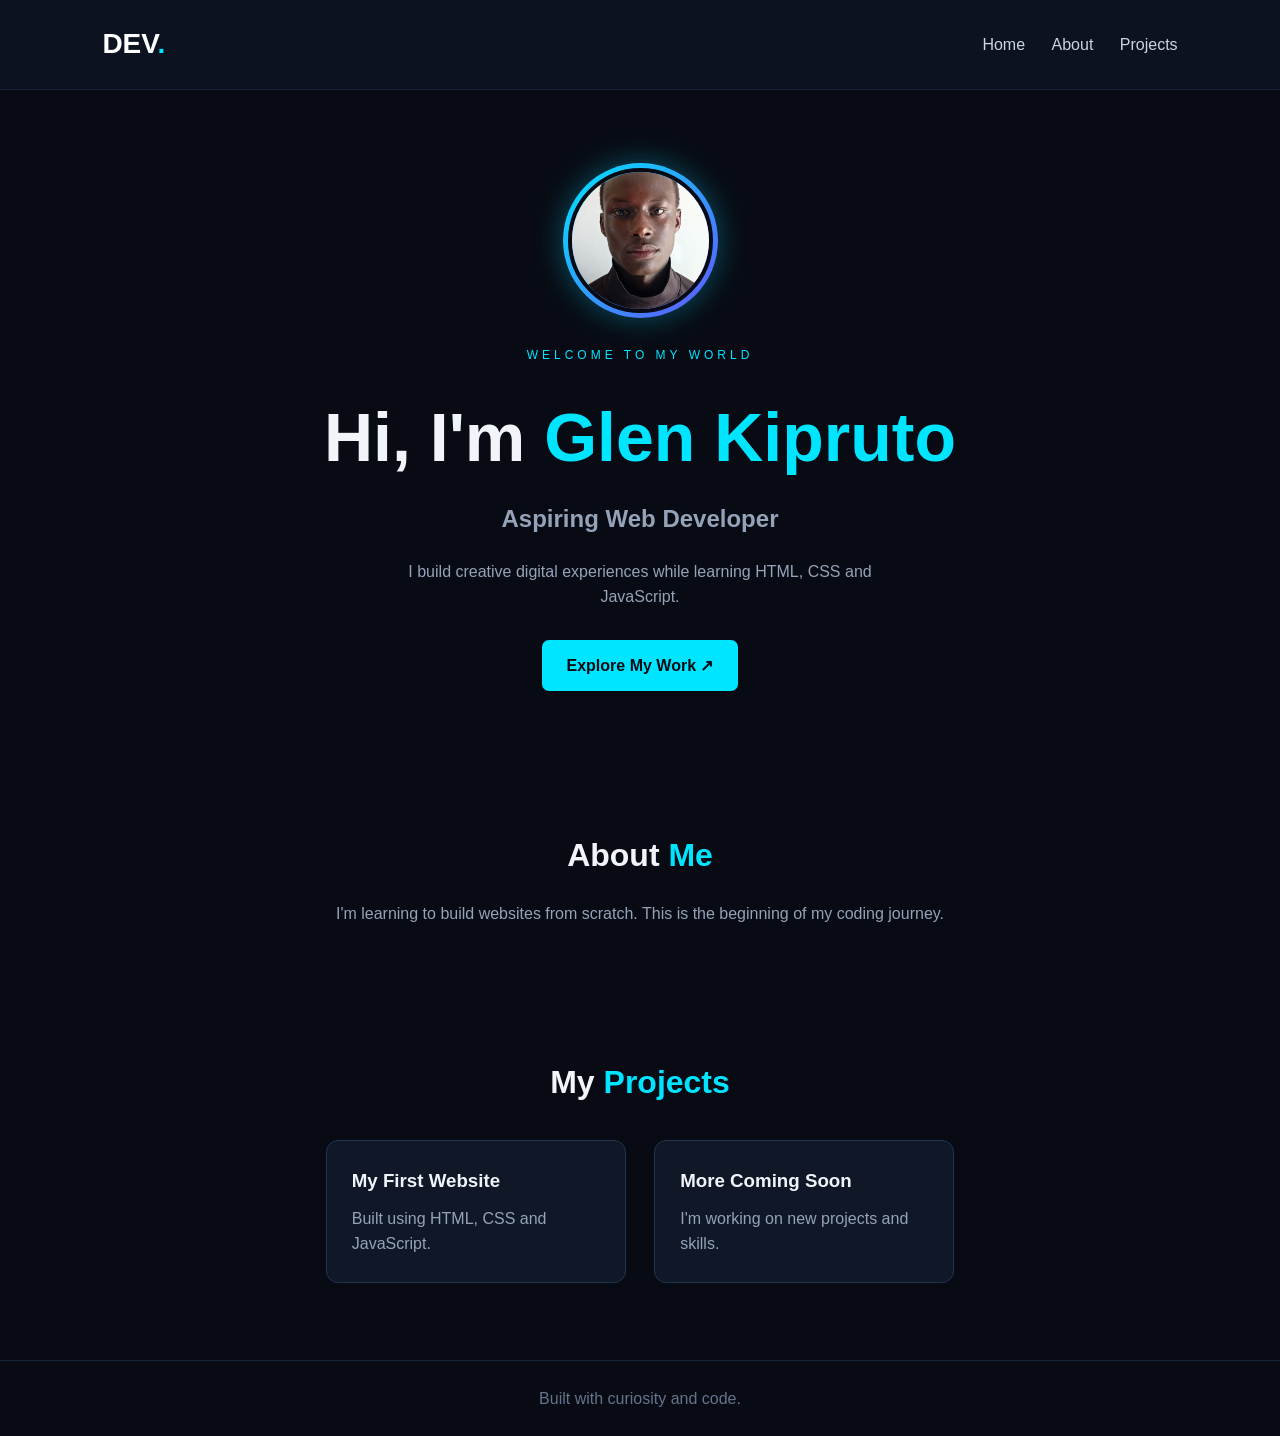
==== index.html @ 30c31861 "Add files via upload" ====
<!DOCTYPE html>
<html lang="en">

<head>
    <meta charset="UTF-8">
    <meta name="viewport" content="width=device-width, initial-scale=1.0">
    <title>My Developer Portfolio</title>
    <link rel="stylesheet" href="style.css">
</head>

<body>


    <nav class="navbar">
        <h2 class="logo">DEV<span>.</span></h2>

        <button class="menu-toggle" id="menu-toggle" aria-label="Open navigation menu" aria-expanded="false"
            aria-controls="nav-links">
            ☰
        </button>

        <div class="nav-links" id="nav-links">
            <a href="#home">Home</a>
            <a href="#about">About</a>
            <a href="#projects">Projects</a>
        </div>
    </nav>



    <section id="home" class="hero">
        <div class="profile-glow">
            <img src="profile.jpg" alt="My profile photo" class="profile-photo">
        </div>

        <p class="tag">WELCOME TO MY WORLD</p>

        <h1>Hi, I'm <span>Glen Kipruto</span></h1>

        <h2>Aspiring Web Developer</h2>

        <p class="intro">
            I build creative digital experiences while learning
            HTML, CSS and JavaScript.
        </p>

        <a href="#projects" class="btn">Explore My Work ↗</a>
    </section>


    <section id="about" class="section">
        <h2>About <span>Me</span></h2>
        <p>
            I'm learning to build websites from scratch.
            This is the beginning of my coding journey.
        </p>
    </section>

    <section id="projects" class="section">
        <h2>My <span>Projects</span></h2>
        <div class="project-card">
            <h3>My First Website</h3>
            <p>Built using HTML, CSS and JavaScript.</p>
        </div>
        <div class="project-card">
            <h3>More Coming Soon</h3>
            <p>I'm working on new projects and skills.</p>
        </div>
    </section>

    <footer>
        <p>Built with curiosity and code.</p>
    </footer>

    <script src="script.js"></script>
</body>

</html>
---- style.css ----
* {
    margin: 0;
    padding: 0;
    box-sizing: border-box;
}

html {
    scroll-behavior: smooth;
}

body {
    background: #080b14;
    color: #f1f5f9;
    font-family: Arial, sans-serif;
    line-height: 1.6;
}

span {
    color: #00e5ff;
}

.navbar {
    display: flex;
    justify-content: space-between;
    align-items: center;
    padding: 22px 8%;
    background: #0c1220;
    border-bottom: 1px solid #17253b;
}

.logo {
    font-size: 28px;
    color: white;
}

.nav-links a {
    color: #cbd5e1;
    text-decoration: none;
    margin-left: 22px;
}

.nav-links a:hover {
    color: #00e5ff;
}

.hero {
    min-height: 75vh;
    display: flex;
    flex-direction: column;
    justify-content: center;
    align-items: center;
    text-align: center;
    padding: 60px 20px;
}

.tag {
    color: #00e5ff;
    letter-spacing: 4px;
    font-size: 12px;
    margin-bottom: 18px;
}

.hero h1 {
    font-size: clamp(38px, 7vw, 68px);
    margin-bottom: 8px;
}

.hero h2 {
    color: #94a3b8;
    font-size: 24px;
}

.intro {
    max-width: 520px;
    margin: 20px 0 30px;
    color: #94a3b8;
}

.btn {
    padding: 13px 25px;
    background: #00e5ff;
    color: #080b14;
    text-decoration: none;
    border-radius: 7px;
    font-weight: bold;
    transition: 0.3s;
}

.btn:hover {
    box-shadow: 0 0 25px #00e5ff80;
    transform: translateY(-3px);
}

.section {
    padding: 65px 8%;
    text-align: center;
}

.section h2 {
    font-size: 32px;
    margin-bottom: 20px;
}

.section>p {
    color: #94a3b8;
}

.project-card {
    display: inline-block;
    vertical-align: top;
    text-align: left;
    background: #101827;
    border: 1px solid #1e3550;
    border-radius: 12px;
    padding: 25px;
    margin: 12px;
    width: min(100%, 300px);
    transition: 0.3s;
}

.project-card:hover {
    border-color: #00e5ff;
    transform: translateY(-5px);
}

.project-card p {
    color: #94a3b8;
    margin-top: 10px;
}

footer {
    text-align: center;
    padding: 25px;
    color: #64748b;
    border-top: 1px solid #17253b;
}

/* Profile photo */
.profile-glow {
    width: 155px;
    height: 155px;
    padding: 5px;
    border-radius: 50%;
    margin-bottom: 28px;
    background: linear-gradient(135deg, #00e5ff, #6155ff);
    box-shadow: 0 0 30px #00e5ff55;
    animation: float 3s ease-in-out infinite;
}

.profile-photo {
    width: 100%;
    height: 100%;
    border-radius: 50%;
    object-fit: cover;
    border: 4px solid #080b14;
}

/* Entrance animation */
.hero>* {
    animation: appear 0.8s ease both;
}

.hero>*:nth-child(2) {
    animation-delay: 0.15s;
}

.hero>*:nth-child(3) {
    animation-delay: 0.3s;
}

.hero>*:nth-child(4) {
    animation-delay: 0.45s;
}

.hero>*:nth-child(5) {
    animation-delay: 0.6s;
}

@keyframes appear {
    from {
        opacity: 0;
        transform: translateY(20px);
    }

    to {
        opacity: 1;
        transform: translateY(0);
    }
}

@keyframes float {

    0%,
    100% {
        transform: translateY(0);
    }

    50% {
        transform: translateY(-8px);
    }
}

/* Respect reduced-motion preferences */
@media (prefers-reduced-motion: reduce) {

    *,
    *::before,
    *::after {
        animation: none !important;
        scroll-behavior: auto !important;
    }
}

/* Mobile menu button */
.menu-toggle {
    display: none;
    background: transparent;
    color: #00e5ff;
    border: 1px solid #00e5ff;
    border-radius: 6px;
    padding: 5px 12px;
    font-size: 25px;
    cursor: pointer;
}

/* Phone and small tablet layout */
@media (max-width: 600px) {
    .navbar {
        position: relative;
        flex-wrap: wrap;
    }

    .menu-toggle {
        display: block;
    }

    .nav-links {
        display: none;
        flex-direction: column;
        gap: 18px;
        width: 100%;
        padding-top: 20px;
    }

    .nav-links a {
        margin-left: 0;
    }

    .nav-links.open {
        display: flex;
    }
}
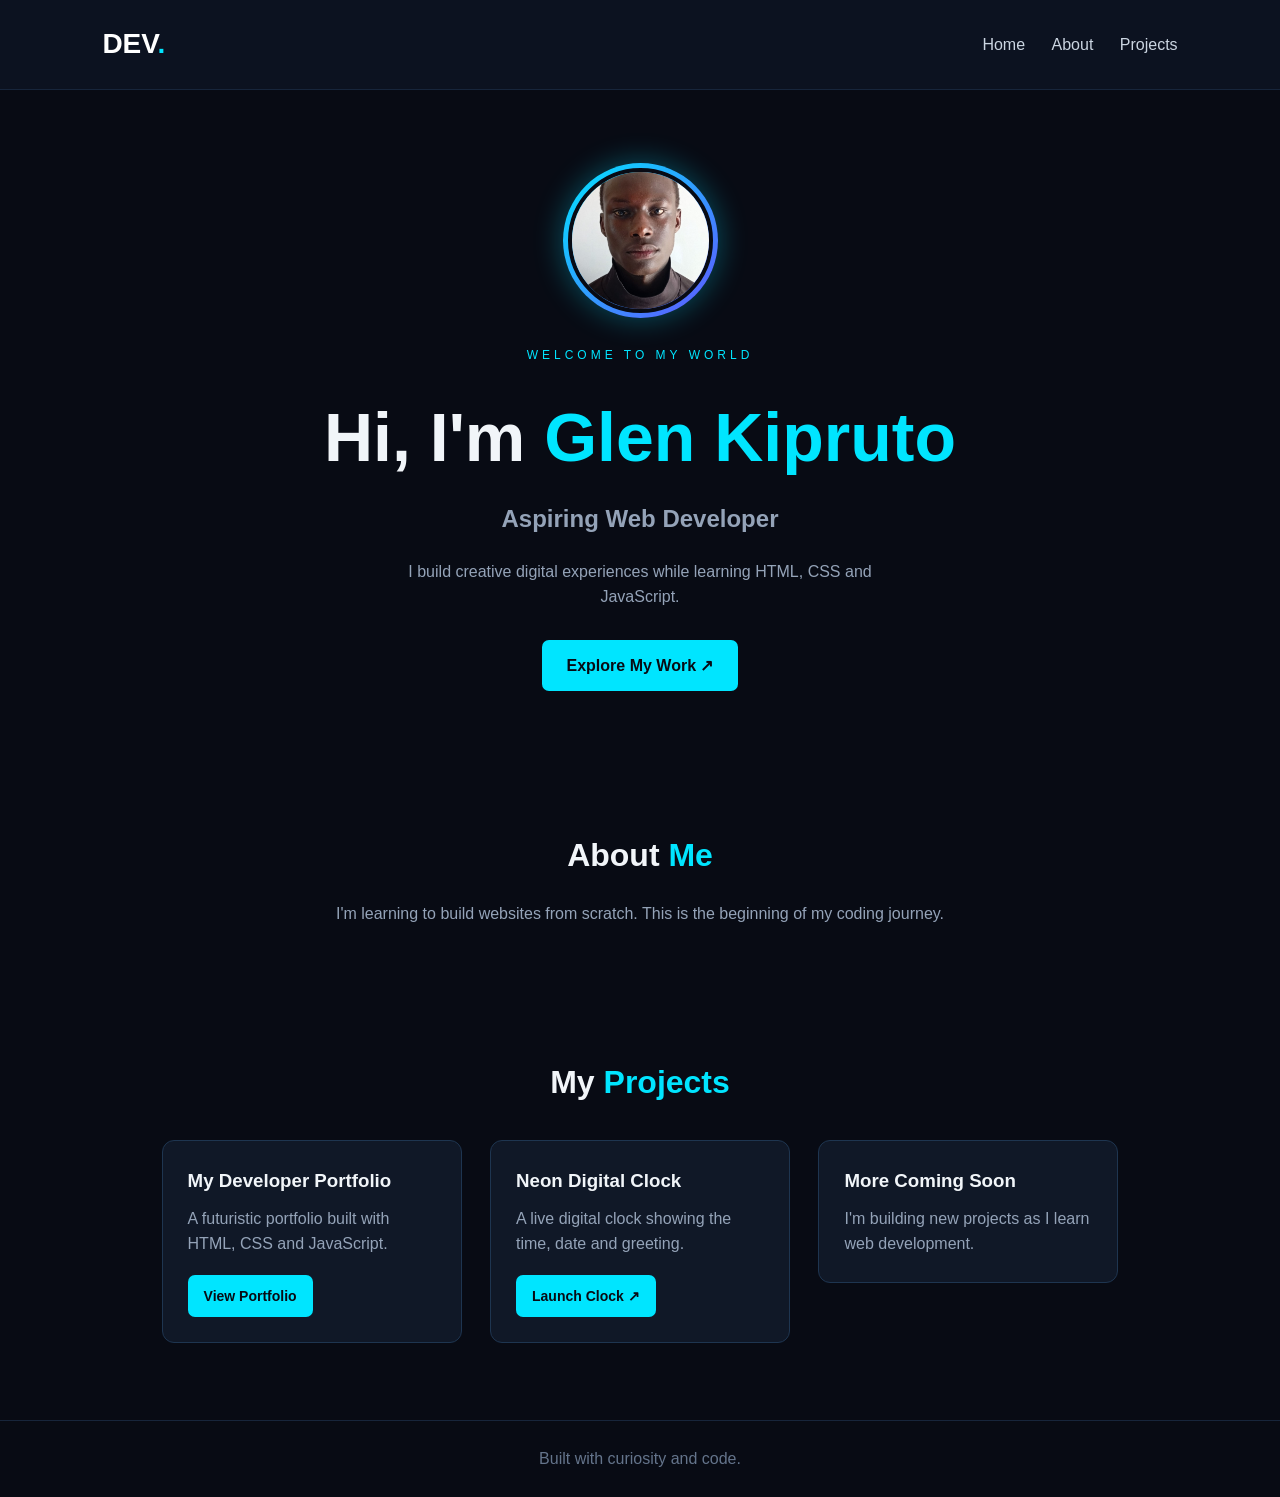
==== commit 125e1f99: "Add files via upload" ====
--- a/index.html
+++ b/index.html
@@ -56,15 +56,25 @@
         </p>
     </section>
 
+
     <section id="projects" class="section">
         <h2>My <span>Projects</span></h2>
+
         <div class="project-card">
-            <h3>My First Website</h3>
-            <p>Built using HTML, CSS and JavaScript.</p>
+            <h3>My Developer Portfolio</h3>
+            <p>A futuristic portfolio built with HTML, CSS and JavaScript.</p>
+            <a class="btn project-btn" href="#home">View Portfolio</a>
         </div>
+
+        <div class="project-card">
+            <h3>Neon Digital Clock</h3>
+            <p>A live digital clock showing the time, date and greeting.</p>
+            <a class="btn project-btn" href="clock.html">Launch Clock ↗</a>
+        </div>
+
         <div class="project-card">
             <h3>More Coming Soon</h3>
-            <p>I'm working on new projects and skills.</p>
+            <p>I'm building new projects as I learn web development.</p>
         </div>
     </section>
 
--- a/style.css
+++ b/style.css
@@ -249,4 +249,19 @@
     .nav-links.open {
         display: flex;
     }
+}
+
+.project-btn {
+    display: inline-block;
+    margin-top: 18px;
+    font-size: 14px;
+    padding: 10px 16px;
+}
+
+.project-card .project-btn {
+    color: #080b14;
+}
+
+.project-card .project-btn:hover {
+    color: #080b14;
 }
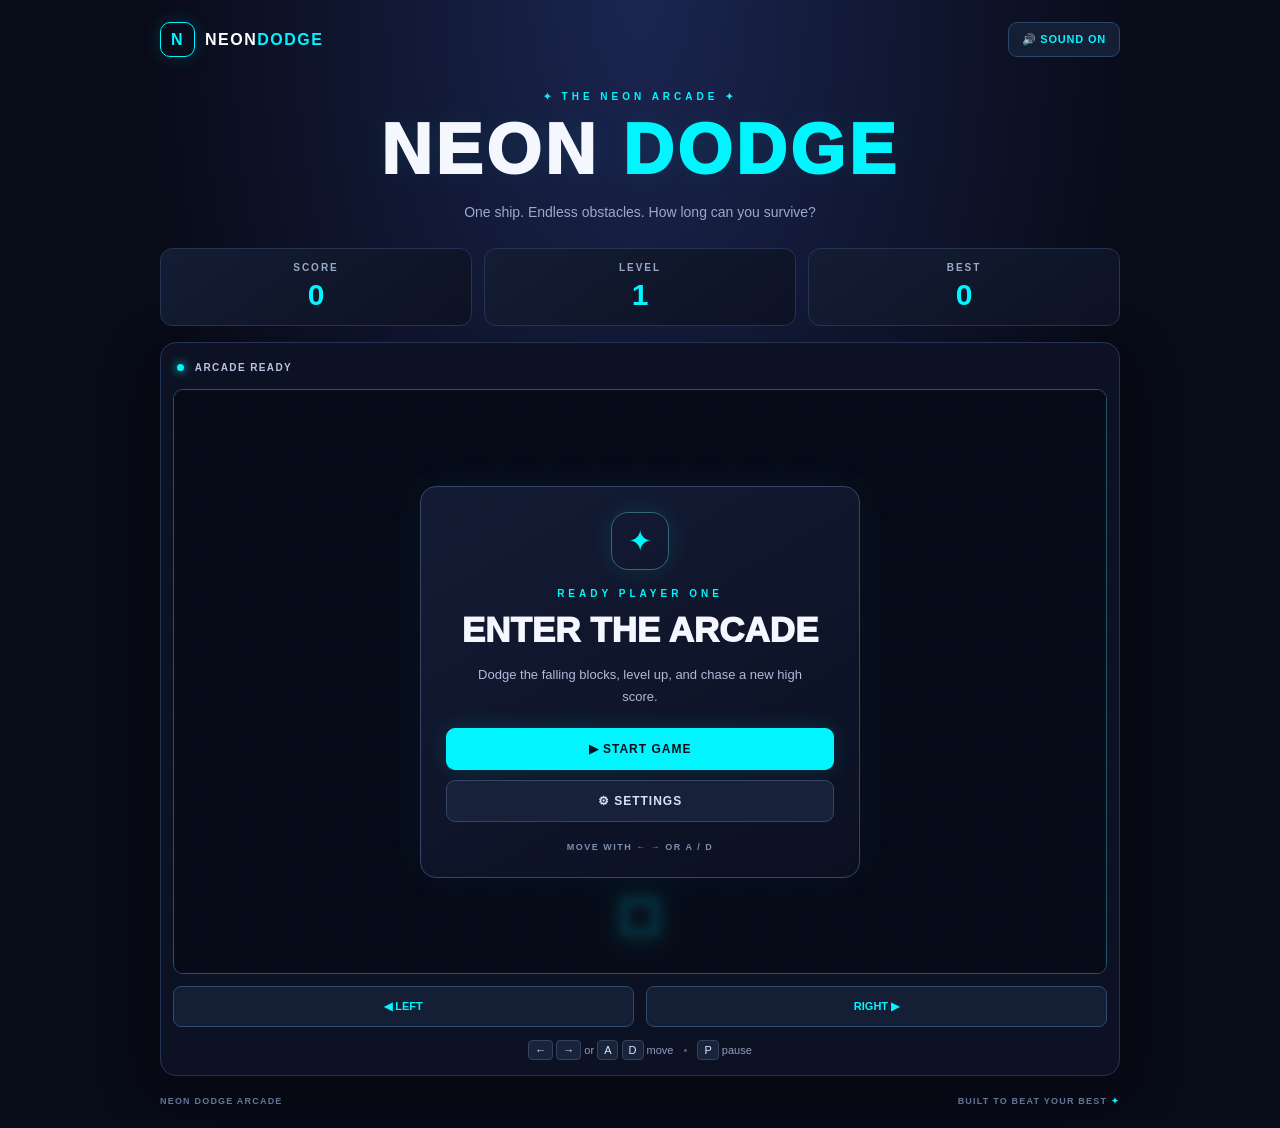
==== commit e8a0adfe: "Add files via upload" ====
--- a/index.html
+++ b/index.html
@@ -4,85 +4,123 @@
 <head>
     <meta charset="UTF-8">
     <meta name="viewport" content="width=device-width, initial-scale=1.0">
-    <title>My Developer Portfolio</title>
+    <meta name="theme-color" content="#080b18">
+    <title>Neon Dodge | Arcade</title>
     <link rel="stylesheet" href="style.css">
+    <script src="script.js" defer></script>
 </head>
 
 <body>
+    <main class="arcade">
+        <header class="topbar">
+            <a class="brand" href="#" aria-label="Neon Dodge home">
+                <span class="brand-icon">N</span>
+                <span>NEON<span class="cyan">DODGE</span></span>
+            </a>
+            <button id="sound-toggle" class="sound-toggle" type="button">
+                🔊 SOUND ON
+            </button>
+        </header>
 
+        <section class="hero">
+            <p class="eyebrow">✦ THE NEON ARCADE ✦</p>
+            <h1>NEON <span>DODGE</span></h1>
+            <p class="subtitle">One ship. Endless obstacles. How long can you survive?</p>
+        </section>
 
-    <nav class="navbar">
-        <h2 class="logo">DEV<span>.</span></h2>
+        <section class="scoreboard" aria-label="Game statistics">
+            <div class="score-box">
+                <span>SCORE</span>
+                <strong id="score">0</strong>
+            </div>
+            <div class="score-box">
+                <span>LEVEL</span>
+                <strong id="level">1</strong>
+            </div>
+            <div class="score-box">
+                <span>BEST</span>
+                <strong id="best-score">0</strong>
+            </div>
+        </section>
 
-        <button class="menu-toggle" id="menu-toggle" aria-label="Open navigation menu" aria-expanded="false"
-            aria-controls="nav-links">
-            ☰
-        </button>
+        <section class="game-panel">
+            <div class="game-topline">
+                <span id="game-status"><span class="status-dot"></span> ARCADE READY</span>
+                <button id="pause-button" class="small-button" type="button" hidden>
+                    Ⅱ PAUSE
+                </button>
+            </div>
 
-        <div class="nav-links" id="nav-links">
-            <a href="#home">Home</a>
-            <a href="#about">About</a>
-            <a href="#projects">Projects</a>
-        </div>
-    </nav>
+            <div class="canvas-wrap">
+                <canvas id="game" width="800" height="500" aria-label="Neon Dodge game area"></canvas>
 
+                <div class="overlay" id="overlay">
+                    <div class="menu-card">
+                        <div class="menu-symbol" id="menu-symbol">✦</div>
+                        <p class="eyebrow" id="overlay-eyebrow">READY PLAYER ONE</p>
+                        <h2 id="overlay-title">ENTER THE <span>ARCADE</span></h2>
+                        <p id="overlay-message">
+                            Dodge the falling blocks, level up, and chase a new high score.
+                        </p>
 
+                        <div class="menu-actions">
+                            <button id="start-button" class="primary-button" type="button">
+                                ▶ START GAME
+                            </button>
+                            <button id="settings-button" class="secondary-button" type="button">
+                                ⚙ SETTINGS
+                            </button>
+                        </div>
 
-    <section id="home" class="hero">
-        <div class="profile-glow">
-            <img src="profile.jpg" alt="My profile photo" class="profile-photo">
-        </div>
+                        <div id="settings-panel" class="settings-panel" hidden>
+                            <div class="setting-row">
+                                <div>
+                                    <strong>Sound effects</strong>
+                                    <small>Level-ups and game events</small>
+                                </div>
+                                <label class="switch">
+                                    <input id="sfx-setting" type="checkbox" checked>
+                                    <span class="switch-track"></span>
+                                </label>
+                            </div>
+                            <div class="setting-row">
+                                <div>
+                                    <strong>Arcade ambience</strong>
+                                    <small>Soft synthesized background tones</small>
+                                </div>
+                                <label class="switch">
+                                    <input id="music-setting" type="checkbox">
+                                    <span class="switch-track"></span>
+                                </label>
+                            </div>
+                            <button id="settings-back" class="secondary-button" type="button">
+                                ← BACK
+                            </button>
+                        </div>
 
-        <p class="tag">WELCOME TO MY WORLD</p>
+                        <p class="menu-hint" id="menu-hint">
+                            MOVE WITH ← → OR A / D
+                        </p>
+                    </div>
+                </div>
+            </div>
 
-        <h1>Hi, I'm <span>Glen Kipruto</span></h1>
+            <div class="touch-controls">
+                <button id="left-button" type="button" aria-label="Move left">◀ LEFT</button>
+                <button id="right-button" type="button" aria-label="Move right">RIGHT ▶</button>
+            </div>
 
-        <h2>Aspiring Web Developer</h2>
+            <p class="instructions">
+                <kbd>←</kbd> <kbd>→</kbd> or <kbd>A</kbd> <kbd>D</kbd> move
+                <span>•</span> <kbd>P</kbd> pause
+            </p>
+        </section>
 
-        <p class="intro">
-            I build creative digital experiences while learning
-            HTML, CSS and JavaScript.
-        </p>
-
-        <a href="#projects" class="btn">Explore My Work ↗</a>
-    </section>
-
-
-    <section id="about" class="section">
-        <h2>About <span>Me</span></h2>
-        <p>
-            I'm learning to build websites from scratch.
-            This is the beginning of my coding journey.
-        </p>
-    </section>
-
-
-    <section id="projects" class="section">
-        <h2>My <span>Projects</span></h2>
-
-        <div class="project-card">
-            <h3>My Developer Portfolio</h3>
-            <p>A futuristic portfolio built with HTML, CSS and JavaScript.</p>
-            <a class="btn project-btn" href="#home">View Portfolio</a>
-        </div>
-
-        <div class="project-card">
-            <h3>Neon Digital Clock</h3>
-            <p>A live digital clock showing the time, date and greeting.</p>
-            <a class="btn project-btn" href="clock.html">Launch Clock ↗</a>
-        </div>
-
-        <div class="project-card">
-            <h3>More Coming Soon</h3>
-            <p>I'm building new projects as I learn web development.</p>
-        </div>
-    </section>
-
-    <footer>
-        <p>Built with curiosity and code.</p>
-    </footer>
-
-    <script src="script.js"></script>
+        <footer>
+            <span>NEON DODGE ARCADE</span>
+            <span>BUILT TO BEAT YOUR BEST <span class="cyan">✦</span></span>
+        </footer>
+    </main>
 </body>
 
 </html>
--- a/style.css
+++ b/style.css
@@ -1,267 +1,485 @@
 * {
+    box-sizing: border-box;
+}
+
+:root {
+    color-scheme: dark;
+    --bg: #080b18;
+    --panel: #10162a;
+    --cyan: #00f5ff;
+    --purple: #a855f7;
+    --muted: #9ba9c9;
+    --line: #253251;
+}
+
+body {
     margin: 0;
-    padding: 0;
-    box-sizing: border-box;
-}
-
-html {
-    scroll-behavior: smooth;
-}
-
-body {
-    background: #080b14;
-    color: #f1f5f9;
-    font-family: Arial, sans-serif;
+    min-height: 100vh;
+    padding: 22px 14px;
+    background:
+        radial-gradient(ellipse at 50% 0%, #1b2550 0%, transparent 55%),
+        var(--bg);
+    color: #f5f7ff;
+    font-family: "Segoe UI", Arial, sans-serif;
+}
+
+button {
+    font: inherit;
+    cursor: pointer;
+    transition: transform .16s, box-shadow .16s, border-color .16s;
+}
+
+button:hover {
+    transform: translateY(-2px);
+}
+
+button:focus-visible,
+a:focus-visible,
+input:focus-visible {
+    outline: 2px solid var(--cyan);
+    outline-offset: 4px;
+}
+
+.overlay.hidden {
+    display: none !important;
+}
+
+.arcade {
+    width: min(960px, 100%);
+    margin: 0 auto;
+}
+
+.topbar,
+.brand,
+.scoreboard,
+.game-topline,
+.setting-row,
+footer {
+    display: flex;
+    align-items: center;
+    justify-content: space-between;
+}
+
+.topbar {
+    margin-bottom: 34px;
+}
+
+.brand {
+    gap: 10px;
+    color: #fff;
+    text-decoration: none;
+    font-weight: 900;
+    letter-spacing: 1.5px;
+}
+
+.brand-icon {
+    display: grid;
+    place-items: center;
+    width: 35px;
+    height: 35px;
+    border: 1px solid var(--cyan);
+    border-radius: 10px;
+    color: var(--cyan);
+    box-shadow: 0 0 18px #00f5ff25;
+}
+
+.cyan,
+h1 span {
+    color: var(--cyan);
+}
+
+.sound-toggle,
+.small-button {
+    background: #141e35;
+    color: var(--cyan);
+    border: 1px solid #2c4569;
+    border-radius: 9px;
+    padding: 10px 13px;
+    font-size: 11px;
+    font-weight: 800;
+    letter-spacing: .8px;
+}
+
+.hero {
+    text-align: center;
+    margin-bottom: 25px;
+}
+
+.eyebrow {
+    color: var(--cyan);
+    letter-spacing: 4px;
+    font-size: 10px;
+    font-weight: 900;
+    margin: 0 0 10px;
+}
+
+h1 {
+    margin: 0;
+    font-size: clamp(38px, 8vw, 70px);
+    font-weight: 950;
+    letter-spacing: 4px;
+    line-height: 1.1;
+    text-shadow: 0 0 28px #00f5ff13;
+}
+
+.subtitle {
+    color: var(--muted);
+    font-size: 14px;
     line-height: 1.6;
-}
-
-span {
-    color: #00e5ff;
-}
-
-.navbar {
+    margin: 12px auto 0;
+}
+
+.scoreboard {
+    gap: 12px;
+    margin-bottom: 16px;
+}
+
+.score-box {
+    flex: 1;
+    min-width: 0;
+    text-align: center;
+    padding: 13px 8px;
+    border: 1px solid var(--line);
+    border-radius: 12px;
+    background: linear-gradient(145deg, #141d34, #0d1223);
+}
+
+.score-box span {
+    display: block;
+    color: var(--muted);
+    font-size: 10px;
+    font-weight: 800;
+    letter-spacing: 2px;
+}
+
+.score-box strong {
+    display: block;
+    color: var(--cyan);
+    font-size: clamp(22px, 4vw, 30px);
+    margin-top: 5px;
+    font-variant-numeric: tabular-nums;
+}
+
+.game-panel {
+    padding: 12px;
+    background: #0c1223;
+    border: 1px solid #253455;
+    border-radius: 16px;
+    box-shadow: 0 18px 60px #0005;
+}
+
+.game-topline {
+    min-height: 34px;
+    padding: 0 4px 10px;
+    color: #b7c4e1;
+    font-size: 10px;
+    font-weight: 800;
+    letter-spacing: 1.4px;
+}
+
+.status-dot {
+    display: inline-block;
+    width: 7px;
+    height: 7px;
+    margin-right: 7px;
+    border-radius: 50%;
+    background: var(--cyan);
+    box-shadow: 0 0 10px var(--cyan);
+}
+
+.canvas-wrap {
+    position: relative;
+    overflow: hidden;
+    width: 100%;
+    border: 1px solid #24556b;
+    border-radius: 10px;
+    background: #080d1b;
+}
+
+canvas {
+    display: block;
+    width: 100%;
+    height: auto;
+}
+
+.overlay {
+    position: absolute;
+    inset: 0;
     display: flex;
-    justify-content: space-between;
     align-items: center;
-    padding: 22px 8%;
-    background: #0c1220;
-    border-bottom: 1px solid #17253b;
-}
-
-.logo {
-    font-size: 28px;
-    color: white;
-}
-
-.nav-links a {
-    color: #cbd5e1;
-    text-decoration: none;
-    margin-left: 22px;
-}
-
-.nav-links a:hover {
-    color: #00e5ff;
-}
-
-.hero {
-    min-height: 75vh;
-    display: flex;
-    flex-direction: column;
     justify-content: center;
-    align-items: center;
-    text-align: center;
-    padding: 60px 20px;
-}
-
-.tag {
-    color: #00e5ff;
-    letter-spacing: 4px;
-    font-size: 12px;
-    margin-bottom: 18px;
-}
-
-.hero h1 {
-    font-size: clamp(38px, 7vw, 68px);
-    margin-bottom: 8px;
-}
-
-.hero h2 {
-    color: #94a3b8;
-    font-size: 24px;
-}
-
-.intro {
-    max-width: 520px;
-    margin: 20px 0 30px;
-    color: #94a3b8;
-}
-
-.btn {
-    padding: 13px 25px;
-    background: #00e5ff;
-    color: #080b14;
-    text-decoration: none;
-    border-radius: 7px;
-    font-weight: bold;
-    transition: 0.3s;
-}
-
-.btn:hover {
-    box-shadow: 0 0 25px #00e5ff80;
-    transform: translateY(-3px);
-}
-
-.section {
-    padding: 65px 8%;
-    text-align: center;
-}
-
-.section h2 {
-    font-size: 32px;
-    margin-bottom: 20px;
-}
-
-.section>p {
-    color: #94a3b8;
-}
-
-.project-card {
-    display: inline-block;
-    vertical-align: top;
-    text-align: left;
-    background: #101827;
-    border: 1px solid #1e3550;
-    border-radius: 12px;
-    padding: 25px;
-    margin: 12px;
-    width: min(100%, 300px);
-    transition: 0.3s;
-}
-
-.project-card:hover {
-    border-color: #00e5ff;
-    transform: translateY(-5px);
-}
-
-.project-card p {
-    color: #94a3b8;
-    margin-top: 10px;
-}
-
-footer {
+    overflow-y: auto;
+    padding: 16px;
+    background: #080b18d9;
+    backdrop-filter: blur(5px);
+}
+
+.menu-card {
+    width: min(440px, 100%);
+    max-height: 100%;
+    overflow-y: auto;
     text-align: center;
     padding: 25px;
-    color: #64748b;
-    border-top: 1px solid #17253b;
-}
-
-/* Profile photo */
-.profile-glow {
-    width: 155px;
-    height: 155px;
-    padding: 5px;
+    border: 1px solid #344565;
+    border-radius: 16px;
+    background: linear-gradient(150deg, #151d36f5, #0b1021f7);
+    box-shadow: 0 0 45px #00f5ff0c;
+}
+
+.menu-symbol {
+    display: grid;
+    place-items: center;
+    width: 58px;
+    height: 58px;
+    margin: 0 auto 18px;
+    border: 1px solid #326779;
+    border-radius: 17px;
+    color: var(--cyan);
+    font-size: 29px;
+    box-shadow: 0 0 25px #00f5ff1c;
+}
+
+.menu-card h2 {
+    margin: 0;
+    font-size: clamp(24px, 5vw, 35px);
+    line-height: 1.2;
+    font-weight: 950;
+}
+
+.menu-card h2 span {
+    color: var(--cyan);
+}
+
+#overlay-message {
+    max-width: 340px;
+    margin: 13px auto 20px;
+    color: #aebbd8;
+    font-size: 13px;
+    line-height: 1.7;
+}
+
+.menu-actions {
+    display: grid;
+    gap: 10px;
+}
+
+.primary-button,
+.secondary-button {
+    width: 100%;
+    border-radius: 9px;
+    padding: 13px 16px;
+    font-size: 12px;
+    font-weight: 900;
+    letter-spacing: 1px;
+}
+
+.primary-button {
+    background: var(--cyan);
+    color: #07101b;
+    border: 1px solid var(--cyan);
+    box-shadow: 0 0 22px #00f5ff20;
+}
+
+.primary-button:hover {
+    box-shadow: 0 0 26px #00f5ff55;
+}
+
+.secondary-button {
+    color: #d8e1f8;
+    background: #17213a;
+    border: 1px solid #344565;
+}
+
+.menu-hint {
+    margin: 20px 0 0;
+    color: #7e8eaf;
+    font-size: 9px;
+    font-weight: 800;
+    letter-spacing: 1.5px;
+}
+
+.settings-panel {
+    text-align: left;
+    margin-top: 18px;
+}
+
+.setting-row {
+    gap: 12px;
+    padding: 14px 0;
+    border-bottom: 1px solid #27344d;
+}
+
+.setting-row strong,
+.setting-row small {
+    display: block;
+}
+
+.setting-row strong {
+    font-size: 13px;
+}
+
+.setting-row small {
+    color: var(--muted);
+    font-size: 11px;
+    margin-top: 5px;
+    line-height: 1.4;
+}
+
+.switch {
+    position: relative;
+    flex: 0 0 auto;
+    width: 43px;
+    height: 24px;
+}
+
+.switch input {
+    position: absolute;
+    opacity: 0;
+    width: 1px;
+    height: 1px;
+}
+
+.switch-track {
+    position: absolute;
+    inset: 0;
+    cursor: pointer;
+    border-radius: 20px;
+    background: #37415a;
+    transition: .2s;
+}
+
+.switch-track::before {
+    content: "";
+    position: absolute;
+    width: 18px;
+    height: 18px;
+    top: 3px;
+    left: 3px;
     border-radius: 50%;
-    margin-bottom: 28px;
-    background: linear-gradient(135deg, #00e5ff, #6155ff);
-    box-shadow: 0 0 30px #00e5ff55;
-    animation: float 3s ease-in-out infinite;
-}
-
-.profile-photo {
-    width: 100%;
-    height: 100%;
-    border-radius: 50%;
-    object-fit: cover;
-    border: 4px solid #080b14;
-}
-
-/* Entrance animation */
-.hero>* {
-    animation: appear 0.8s ease both;
-}
-
-.hero>*:nth-child(2) {
-    animation-delay: 0.15s;
-}
-
-.hero>*:nth-child(3) {
-    animation-delay: 0.3s;
-}
-
-.hero>*:nth-child(4) {
-    animation-delay: 0.45s;
-}
-
-.hero>*:nth-child(5) {
-    animation-delay: 0.6s;
-}
-
-@keyframes appear {
-    from {
-        opacity: 0;
-        transform: translateY(20px);
-    }
-
-    to {
-        opacity: 1;
-        transform: translateY(0);
-    }
-}
-
-@keyframes float {
-
-    0%,
-    100% {
-        transform: translateY(0);
-    }
-
-    50% {
-        transform: translateY(-8px);
-    }
-}
-
-/* Respect reduced-motion preferences */
+    background: #fff;
+    transition: .2s;
+}
+
+.switch input:checked+.switch-track {
+    background: #087d8b;
+}
+
+.switch input:checked+.switch-track::before {
+    transform: translateX(19px);
+    background: var(--cyan);
+}
+
+#settings-back {
+    margin-top: 16px;
+}
+
+.touch-controls {
+    display: flex;
+    gap: 12px;
+    margin-top: 12px;
+}
+
+.touch-controls button {
+    flex: 1;
+    padding: 13px;
+    color: var(--cyan);
+    background: #141e35;
+    border: 1px solid #2d4b6b;
+    border-radius: 8px;
+    font-size: 11px;
+    font-weight: 900;
+    touch-action: none;
+    user-select: none;
+}
+
+.instructions {
+    margin: 13px 0 3px;
+    color: #8f9fbe;
+    text-align: center;
+    font-size: 11px;
+}
+
+.instructions span {
+    margin: 0 7px;
+    color: #50617f;
+}
+
+kbd {
+    display: inline-block;
+    padding: 3px 6px;
+    color: #dce6ff;
+    background: #19243b;
+    border: 1px solid #33425e;
+    border-radius: 4px;
+    font: inherit;
+}
+
+footer {
+    gap: 10px;
+    flex-wrap: wrap;
+    margin-top: 20px;
+    color: #657596;
+    font-size: 9px;
+    font-weight: 800;
+    letter-spacing: 1.2px;
+}
+
+@media (max-width: 520px) {
+    body {
+        padding: 14px 9px;
+    }
+
+    .topbar {
+        margin-bottom: 26px;
+    }
+
+    .hero {
+        margin-bottom: 19px;
+    }
+
+    .game-panel {
+        padding: 7px;
+    }
+
+    .menu-card {
+        padding: 15px;
+    }
+
+    .menu-symbol {
+        width: 42px;
+        height: 42px;
+        margin-bottom: 10px;
+        font-size: 22px;
+    }
+
+    #overlay-message {
+        margin: 9px auto 13px;
+        font-size: 12px;
+    }
+
+    .menu-hint {
+        margin-top: 12px;
+    }
+
+    .scoreboard {
+        gap: 7px;
+    }
+
+    .score-box span {
+        font-size: 9px;
+        letter-spacing: 1px;
+    }
+
+    footer {
+        justify-content: center;
+    }
+}
+
 @media (prefers-reduced-motion: reduce) {
 
     *,
     *::before,
     *::after {
-        animation: none !important;
-        scroll-behavior: auto !important;
-    }
-}
-
-/* Mobile menu button */
-.menu-toggle {
-    display: none;
-    background: transparent;
-    color: #00e5ff;
-    border: 1px solid #00e5ff;
-    border-radius: 6px;
-    padding: 5px 12px;
-    font-size: 25px;
-    cursor: pointer;
-}
-
-/* Phone and small tablet layout */
-@media (max-width: 600px) {
-    .navbar {
-        position: relative;
-        flex-wrap: wrap;
-    }
-
-    .menu-toggle {
-        display: block;
-    }
-
-    .nav-links {
-        display: none;
-        flex-direction: column;
-        gap: 18px;
-        width: 100%;
-        padding-top: 20px;
-    }
-
-    .nav-links a {
-        margin-left: 0;
-    }
-
-    .nav-links.open {
-        display: flex;
-    }
-}
-
-.project-btn {
-    display: inline-block;
-    margin-top: 18px;
-    font-size: 14px;
-    padding: 10px 16px;
-}
-
-.project-card .project-btn {
-    color: #080b14;
-}
-
-.project-card .project-btn:hover {
-    color: #080b14;
+        transition: none !important;
+    }
 }
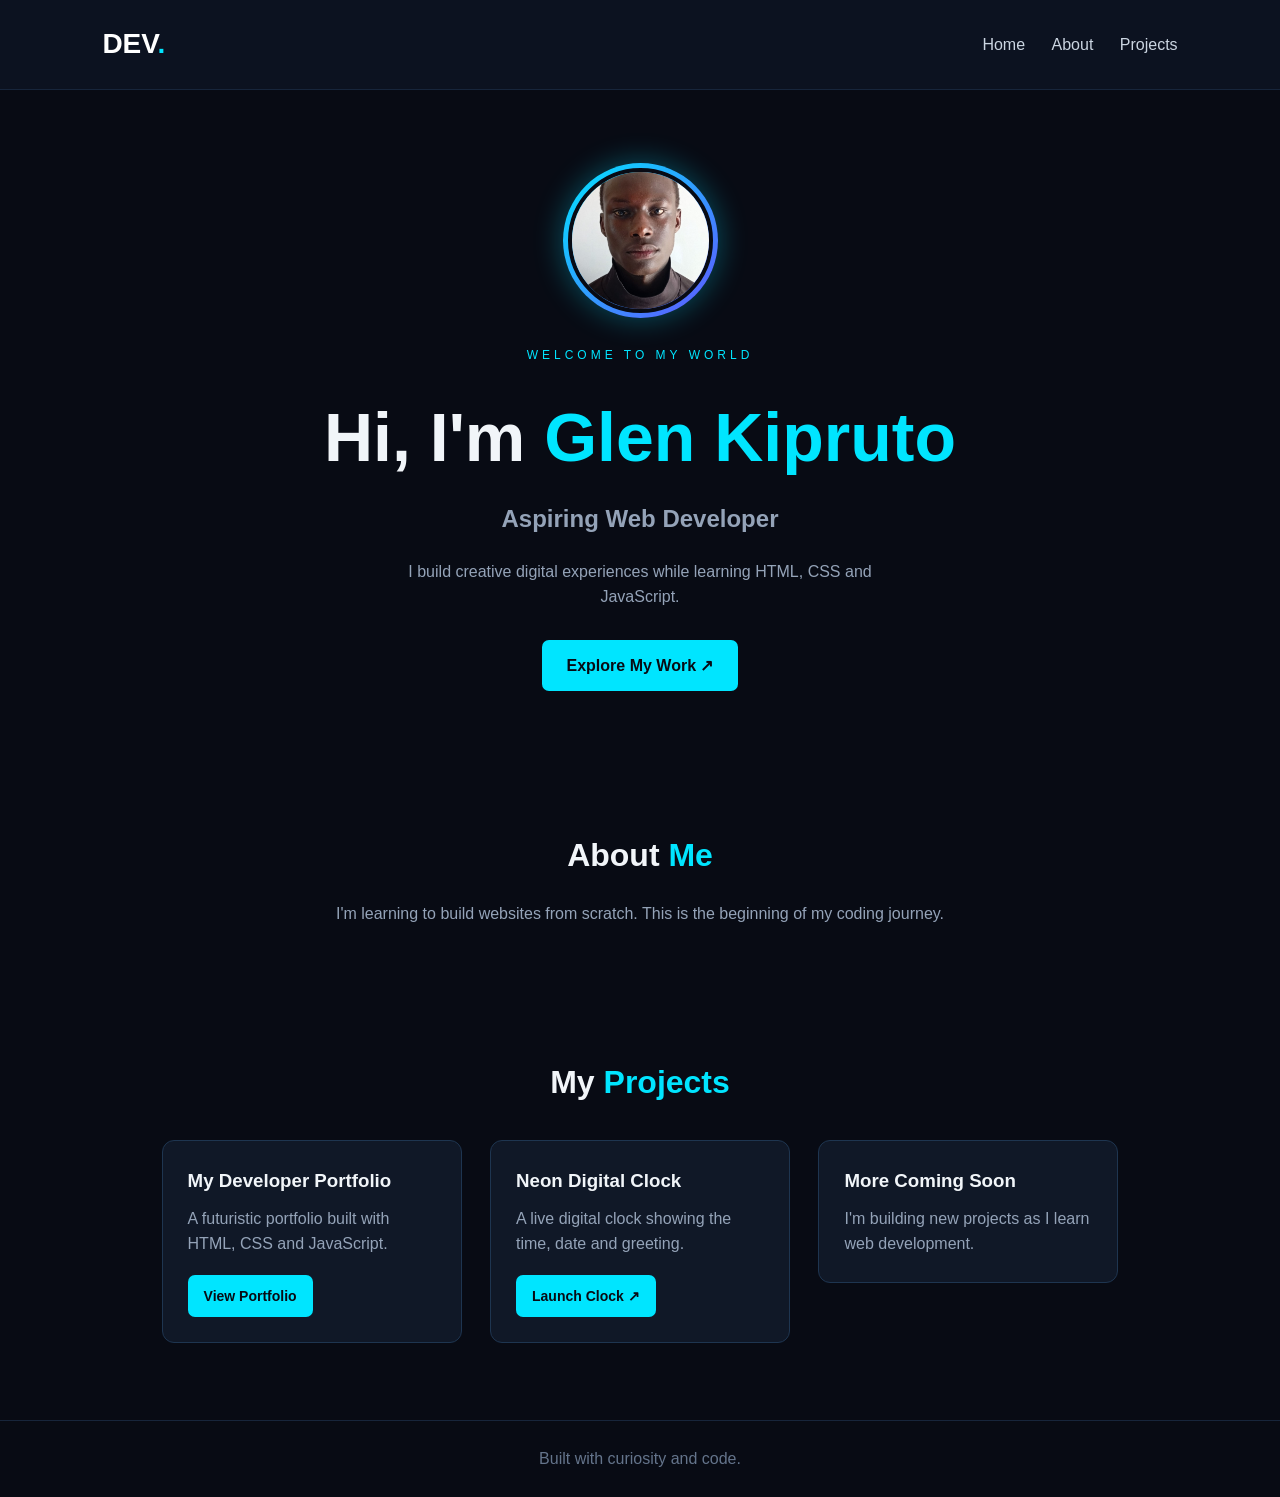
==== commit 308e7568: "Add files via upload" ====
--- a/index.html
+++ b/index.html
@@ -4,123 +4,85 @@
 <head>
     <meta charset="UTF-8">
     <meta name="viewport" content="width=device-width, initial-scale=1.0">
-    <meta name="theme-color" content="#080b18">
-    <title>Neon Dodge | Arcade</title>
+    <title>My Developer Portfolio</title>
     <link rel="stylesheet" href="style.css">
-    <script src="script.js" defer></script>
 </head>
 
 <body>
-    <main class="arcade">
-        <header class="topbar">
-            <a class="brand" href="#" aria-label="Neon Dodge home">
-                <span class="brand-icon">N</span>
-                <span>NEON<span class="cyan">DODGE</span></span>
-            </a>
-            <button id="sound-toggle" class="sound-toggle" type="button">
-                🔊 SOUND ON
-            </button>
-        </header>
 
-        <section class="hero">
-            <p class="eyebrow">✦ THE NEON ARCADE ✦</p>
-            <h1>NEON <span>DODGE</span></h1>
-            <p class="subtitle">One ship. Endless obstacles. How long can you survive?</p>
-        </section>
 
-        <section class="scoreboard" aria-label="Game statistics">
-            <div class="score-box">
-                <span>SCORE</span>
-                <strong id="score">0</strong>
-            </div>
-            <div class="score-box">
-                <span>LEVEL</span>
-                <strong id="level">1</strong>
-            </div>
-            <div class="score-box">
-                <span>BEST</span>
-                <strong id="best-score">0</strong>
-            </div>
-        </section>
+    <nav class="navbar">
+        <h2 class="logo">DEV<span>.</span></h2>
 
-        <section class="game-panel">
-            <div class="game-topline">
-                <span id="game-status"><span class="status-dot"></span> ARCADE READY</span>
-                <button id="pause-button" class="small-button" type="button" hidden>
-                    Ⅱ PAUSE
-                </button>
-            </div>
+        <button class="menu-toggle" id="menu-toggle" aria-label="Open navigation menu" aria-expanded="false"
+            aria-controls="nav-links">
+            ☰
+        </button>
 
-            <div class="canvas-wrap">
-                <canvas id="game" width="800" height="500" aria-label="Neon Dodge game area"></canvas>
+        <div class="nav-links" id="nav-links">
+            <a href="#home">Home</a>
+            <a href="#about">About</a>
+            <a href="#projects">Projects</a>
+        </div>
+    </nav>
 
-                <div class="overlay" id="overlay">
-                    <div class="menu-card">
-                        <div class="menu-symbol" id="menu-symbol">✦</div>
-                        <p class="eyebrow" id="overlay-eyebrow">READY PLAYER ONE</p>
-                        <h2 id="overlay-title">ENTER THE <span>ARCADE</span></h2>
-                        <p id="overlay-message">
-                            Dodge the falling blocks, level up, and chase a new high score.
-                        </p>
 
-                        <div class="menu-actions">
-                            <button id="start-button" class="primary-button" type="button">
-                                ▶ START GAME
-                            </button>
-                            <button id="settings-button" class="secondary-button" type="button">
-                                ⚙ SETTINGS
-                            </button>
-                        </div>
 
-                        <div id="settings-panel" class="settings-panel" hidden>
-                            <div class="setting-row">
-                                <div>
-                                    <strong>Sound effects</strong>
-                                    <small>Level-ups and game events</small>
-                                </div>
-                                <label class="switch">
-                                    <input id="sfx-setting" type="checkbox" checked>
-                                    <span class="switch-track"></span>
-                                </label>
-                            </div>
-                            <div class="setting-row">
-                                <div>
-                                    <strong>Arcade ambience</strong>
-                                    <small>Soft synthesized background tones</small>
-                                </div>
-                                <label class="switch">
-                                    <input id="music-setting" type="checkbox">
-                                    <span class="switch-track"></span>
-                                </label>
-                            </div>
-                            <button id="settings-back" class="secondary-button" type="button">
-                                ← BACK
-                            </button>
-                        </div>
+    <section id="home" class="hero">
+        <div class="profile-glow">
+            <img src="profile.jpg" alt="My profile photo" class="profile-photo">
+        </div>
 
-                        <p class="menu-hint" id="menu-hint">
-                            MOVE WITH ← → OR A / D
-                        </p>
-                    </div>
-                </div>
-            </div>
+        <p class="tag">WELCOME TO MY WORLD</p>
 
-            <div class="touch-controls">
-                <button id="left-button" type="button" aria-label="Move left">◀ LEFT</button>
-                <button id="right-button" type="button" aria-label="Move right">RIGHT ▶</button>
-            </div>
+        <h1>Hi, I'm <span>Glen Kipruto</span></h1>
 
-            <p class="instructions">
-                <kbd>←</kbd> <kbd>→</kbd> or <kbd>A</kbd> <kbd>D</kbd> move
-                <span>•</span> <kbd>P</kbd> pause
-            </p>
-        </section>
+        <h2>Aspiring Web Developer</h2>
 
-        <footer>
-            <span>NEON DODGE ARCADE</span>
-            <span>BUILT TO BEAT YOUR BEST <span class="cyan">✦</span></span>
-        </footer>
-    </main>
+        <p class="intro">
+            I build creative digital experiences while learning
+            HTML, CSS and JavaScript.
+        </p>
+
+        <a href="#projects" class="btn">Explore My Work ↗</a>
+    </section>
+
+
+    <section id="about" class="section">
+        <h2>About <span>Me</span></h2>
+        <p>
+            I'm learning to build websites from scratch.
+            This is the beginning of my coding journey.
+        </p>
+    </section>
+
+
+    <section id="projects" class="section">
+        <h2>My <span>Projects</span></h2>
+
+        <div class="project-card">
+            <h3>My Developer Portfolio</h3>
+            <p>A futuristic portfolio built with HTML, CSS and JavaScript.</p>
+            <a class="btn project-btn" href="#home">View Portfolio</a>
+        </div>
+
+        <div class="project-card">
+            <h3>Neon Digital Clock</h3>
+            <p>A live digital clock showing the time, date and greeting.</p>
+            <a class="btn project-btn" href="clock.html">Launch Clock ↗</a>
+        </div>
+
+        <div class="project-card">
+            <h3>More Coming Soon</h3>
+            <p>I'm building new projects as I learn web development.</p>
+        </div>
+    </section>
+
+    <footer>
+        <p>Built with curiosity and code.</p>
+    </footer>
+
+    <script src="script.js"></script>
 </body>
 
 </html>
--- a/style.css
+++ b/style.css
@@ -1,485 +1,267 @@
 * {
+    margin: 0;
+    padding: 0;
     box-sizing: border-box;
 }
 
-:root {
-    color-scheme: dark;
-    --bg: #080b18;
-    --panel: #10162a;
-    --cyan: #00f5ff;
-    --purple: #a855f7;
-    --muted: #9ba9c9;
-    --line: #253251;
+html {
+    scroll-behavior: smooth;
 }
 
 body {
-    margin: 0;
-    min-height: 100vh;
-    padding: 22px 14px;
-    background:
-        radial-gradient(ellipse at 50% 0%, #1b2550 0%, transparent 55%),
-        var(--bg);
-    color: #f5f7ff;
-    font-family: "Segoe UI", Arial, sans-serif;
-}
-
-button {
-    font: inherit;
-    cursor: pointer;
-    transition: transform .16s, box-shadow .16s, border-color .16s;
-}
-
-button:hover {
-    transform: translateY(-2px);
-}
-
-button:focus-visible,
-a:focus-visible,
-input:focus-visible {
-    outline: 2px solid var(--cyan);
-    outline-offset: 4px;
-}
-
-.overlay.hidden {
-    display: none !important;
-}
-
-.arcade {
-    width: min(960px, 100%);
-    margin: 0 auto;
-}
-
-.topbar,
-.brand,
-.scoreboard,
-.game-topline,
-.setting-row,
+    background: #080b14;
+    color: #f1f5f9;
+    font-family: Arial, sans-serif;
+    line-height: 1.6;
+}
+
+span {
+    color: #00e5ff;
+}
+
+.navbar {
+    display: flex;
+    justify-content: space-between;
+    align-items: center;
+    padding: 22px 8%;
+    background: #0c1220;
+    border-bottom: 1px solid #17253b;
+}
+
+.logo {
+    font-size: 28px;
+    color: white;
+}
+
+.nav-links a {
+    color: #cbd5e1;
+    text-decoration: none;
+    margin-left: 22px;
+}
+
+.nav-links a:hover {
+    color: #00e5ff;
+}
+
+.hero {
+    min-height: 75vh;
+    display: flex;
+    flex-direction: column;
+    justify-content: center;
+    align-items: center;
+    text-align: center;
+    padding: 60px 20px;
+}
+
+.tag {
+    color: #00e5ff;
+    letter-spacing: 4px;
+    font-size: 12px;
+    margin-bottom: 18px;
+}
+
+.hero h1 {
+    font-size: clamp(38px, 7vw, 68px);
+    margin-bottom: 8px;
+}
+
+.hero h2 {
+    color: #94a3b8;
+    font-size: 24px;
+}
+
+.intro {
+    max-width: 520px;
+    margin: 20px 0 30px;
+    color: #94a3b8;
+}
+
+.btn {
+    padding: 13px 25px;
+    background: #00e5ff;
+    color: #080b14;
+    text-decoration: none;
+    border-radius: 7px;
+    font-weight: bold;
+    transition: 0.3s;
+}
+
+.btn:hover {
+    box-shadow: 0 0 25px #00e5ff80;
+    transform: translateY(-3px);
+}
+
+.section {
+    padding: 65px 8%;
+    text-align: center;
+}
+
+.section h2 {
+    font-size: 32px;
+    margin-bottom: 20px;
+}
+
+.section>p {
+    color: #94a3b8;
+}
+
+.project-card {
+    display: inline-block;
+    vertical-align: top;
+    text-align: left;
+    background: #101827;
+    border: 1px solid #1e3550;
+    border-radius: 12px;
+    padding: 25px;
+    margin: 12px;
+    width: min(100%, 300px);
+    transition: 0.3s;
+}
+
+.project-card:hover {
+    border-color: #00e5ff;
+    transform: translateY(-5px);
+}
+
+.project-card p {
+    color: #94a3b8;
+    margin-top: 10px;
+}
+
 footer {
-    display: flex;
-    align-items: center;
-    justify-content: space-between;
-}
-
-.topbar {
-    margin-bottom: 34px;
-}
-
-.brand {
-    gap: 10px;
-    color: #fff;
-    text-decoration: none;
-    font-weight: 900;
-    letter-spacing: 1.5px;
-}
-
-.brand-icon {
-    display: grid;
-    place-items: center;
-    width: 35px;
-    height: 35px;
-    border: 1px solid var(--cyan);
-    border-radius: 10px;
-    color: var(--cyan);
-    box-shadow: 0 0 18px #00f5ff25;
-}
-
-.cyan,
-h1 span {
-    color: var(--cyan);
-}
-
-.sound-toggle,
-.small-button {
-    background: #141e35;
-    color: var(--cyan);
-    border: 1px solid #2c4569;
-    border-radius: 9px;
-    padding: 10px 13px;
-    font-size: 11px;
-    font-weight: 800;
-    letter-spacing: .8px;
-}
-
-.hero {
-    text-align: center;
-    margin-bottom: 25px;
-}
-
-.eyebrow {
-    color: var(--cyan);
-    letter-spacing: 4px;
-    font-size: 10px;
-    font-weight: 900;
-    margin: 0 0 10px;
-}
-
-h1 {
-    margin: 0;
-    font-size: clamp(38px, 8vw, 70px);
-    font-weight: 950;
-    letter-spacing: 4px;
-    line-height: 1.1;
-    text-shadow: 0 0 28px #00f5ff13;
-}
-
-.subtitle {
-    color: var(--muted);
-    font-size: 14px;
-    line-height: 1.6;
-    margin: 12px auto 0;
-}
-
-.scoreboard {
-    gap: 12px;
-    margin-bottom: 16px;
-}
-
-.score-box {
-    flex: 1;
-    min-width: 0;
-    text-align: center;
-    padding: 13px 8px;
-    border: 1px solid var(--line);
-    border-radius: 12px;
-    background: linear-gradient(145deg, #141d34, #0d1223);
-}
-
-.score-box span {
-    display: block;
-    color: var(--muted);
-    font-size: 10px;
-    font-weight: 800;
-    letter-spacing: 2px;
-}
-
-.score-box strong {
-    display: block;
-    color: var(--cyan);
-    font-size: clamp(22px, 4vw, 30px);
-    margin-top: 5px;
-    font-variant-numeric: tabular-nums;
-}
-
-.game-panel {
-    padding: 12px;
-    background: #0c1223;
-    border: 1px solid #253455;
-    border-radius: 16px;
-    box-shadow: 0 18px 60px #0005;
-}
-
-.game-topline {
-    min-height: 34px;
-    padding: 0 4px 10px;
-    color: #b7c4e1;
-    font-size: 10px;
-    font-weight: 800;
-    letter-spacing: 1.4px;
-}
-
-.status-dot {
-    display: inline-block;
-    width: 7px;
-    height: 7px;
-    margin-right: 7px;
-    border-radius: 50%;
-    background: var(--cyan);
-    box-shadow: 0 0 10px var(--cyan);
-}
-
-.canvas-wrap {
-    position: relative;
-    overflow: hidden;
-    width: 100%;
-    border: 1px solid #24556b;
-    border-radius: 10px;
-    background: #080d1b;
-}
-
-canvas {
-    display: block;
-    width: 100%;
-    height: auto;
-}
-
-.overlay {
-    position: absolute;
-    inset: 0;
-    display: flex;
-    align-items: center;
-    justify-content: center;
-    overflow-y: auto;
-    padding: 16px;
-    background: #080b18d9;
-    backdrop-filter: blur(5px);
-}
-
-.menu-card {
-    width: min(440px, 100%);
-    max-height: 100%;
-    overflow-y: auto;
     text-align: center;
     padding: 25px;
-    border: 1px solid #344565;
-    border-radius: 16px;
-    background: linear-gradient(150deg, #151d36f5, #0b1021f7);
-    box-shadow: 0 0 45px #00f5ff0c;
-}
-
-.menu-symbol {
-    display: grid;
-    place-items: center;
-    width: 58px;
-    height: 58px;
-    margin: 0 auto 18px;
-    border: 1px solid #326779;
-    border-radius: 17px;
-    color: var(--cyan);
-    font-size: 29px;
-    box-shadow: 0 0 25px #00f5ff1c;
-}
-
-.menu-card h2 {
-    margin: 0;
-    font-size: clamp(24px, 5vw, 35px);
-    line-height: 1.2;
-    font-weight: 950;
-}
-
-.menu-card h2 span {
-    color: var(--cyan);
-}
-
-#overlay-message {
-    max-width: 340px;
-    margin: 13px auto 20px;
-    color: #aebbd8;
-    font-size: 13px;
-    line-height: 1.7;
-}
-
-.menu-actions {
-    display: grid;
-    gap: 10px;
-}
-
-.primary-button,
-.secondary-button {
+    color: #64748b;
+    border-top: 1px solid #17253b;
+}
+
+/* Profile photo */
+.profile-glow {
+    width: 155px;
+    height: 155px;
+    padding: 5px;
+    border-radius: 50%;
+    margin-bottom: 28px;
+    background: linear-gradient(135deg, #00e5ff, #6155ff);
+    box-shadow: 0 0 30px #00e5ff55;
+    animation: float 3s ease-in-out infinite;
+}
+
+.profile-photo {
     width: 100%;
-    border-radius: 9px;
-    padding: 13px 16px;
-    font-size: 12px;
-    font-weight: 900;
-    letter-spacing: 1px;
-}
-
-.primary-button {
-    background: var(--cyan);
-    color: #07101b;
-    border: 1px solid var(--cyan);
-    box-shadow: 0 0 22px #00f5ff20;
-}
-
-.primary-button:hover {
-    box-shadow: 0 0 26px #00f5ff55;
-}
-
-.secondary-button {
-    color: #d8e1f8;
-    background: #17213a;
-    border: 1px solid #344565;
-}
-
-.menu-hint {
-    margin: 20px 0 0;
-    color: #7e8eaf;
-    font-size: 9px;
-    font-weight: 800;
-    letter-spacing: 1.5px;
-}
-
-.settings-panel {
-    text-align: left;
-    margin-top: 18px;
-}
-
-.setting-row {
-    gap: 12px;
-    padding: 14px 0;
-    border-bottom: 1px solid #27344d;
-}
-
-.setting-row strong,
-.setting-row small {
-    display: block;
-}
-
-.setting-row strong {
-    font-size: 13px;
-}
-
-.setting-row small {
-    color: var(--muted);
-    font-size: 11px;
-    margin-top: 5px;
-    line-height: 1.4;
-}
-
-.switch {
-    position: relative;
-    flex: 0 0 auto;
-    width: 43px;
-    height: 24px;
-}
-
-.switch input {
-    position: absolute;
-    opacity: 0;
-    width: 1px;
-    height: 1px;
-}
-
-.switch-track {
-    position: absolute;
-    inset: 0;
-    cursor: pointer;
-    border-radius: 20px;
-    background: #37415a;
-    transition: .2s;
-}
-
-.switch-track::before {
-    content: "";
-    position: absolute;
-    width: 18px;
-    height: 18px;
-    top: 3px;
-    left: 3px;
+    height: 100%;
     border-radius: 50%;
-    background: #fff;
-    transition: .2s;
-}
-
-.switch input:checked+.switch-track {
-    background: #087d8b;
-}
-
-.switch input:checked+.switch-track::before {
-    transform: translateX(19px);
-    background: var(--cyan);
-}
-
-#settings-back {
-    margin-top: 16px;
-}
-
-.touch-controls {
-    display: flex;
-    gap: 12px;
-    margin-top: 12px;
-}
-
-.touch-controls button {
-    flex: 1;
-    padding: 13px;
-    color: var(--cyan);
-    background: #141e35;
-    border: 1px solid #2d4b6b;
-    border-radius: 8px;
-    font-size: 11px;
-    font-weight: 900;
-    touch-action: none;
-    user-select: none;
-}
-
-.instructions {
-    margin: 13px 0 3px;
-    color: #8f9fbe;
-    text-align: center;
-    font-size: 11px;
-}
-
-.instructions span {
-    margin: 0 7px;
-    color: #50617f;
-}
-
-kbd {
-    display: inline-block;
-    padding: 3px 6px;
-    color: #dce6ff;
-    background: #19243b;
-    border: 1px solid #33425e;
-    border-radius: 4px;
-    font: inherit;
-}
-
-footer {
-    gap: 10px;
-    flex-wrap: wrap;
-    margin-top: 20px;
-    color: #657596;
-    font-size: 9px;
-    font-weight: 800;
-    letter-spacing: 1.2px;
-}
-
-@media (max-width: 520px) {
-    body {
-        padding: 14px 9px;
-    }
-
-    .topbar {
-        margin-bottom: 26px;
-    }
-
-    .hero {
-        margin-bottom: 19px;
-    }
-
-    .game-panel {
-        padding: 7px;
-    }
-
-    .menu-card {
-        padding: 15px;
-    }
-
-    .menu-symbol {
-        width: 42px;
-        height: 42px;
-        margin-bottom: 10px;
-        font-size: 22px;
-    }
-
-    #overlay-message {
-        margin: 9px auto 13px;
-        font-size: 12px;
-    }
-
-    .menu-hint {
-        margin-top: 12px;
-    }
-
-    .scoreboard {
-        gap: 7px;
-    }
-
-    .score-box span {
-        font-size: 9px;
-        letter-spacing: 1px;
-    }
-
-    footer {
-        justify-content: center;
-    }
-}
-
+    object-fit: cover;
+    border: 4px solid #080b14;
+}
+
+/* Entrance animation */
+.hero>* {
+    animation: appear 0.8s ease both;
+}
+
+.hero>*:nth-child(2) {
+    animation-delay: 0.15s;
+}
+
+.hero>*:nth-child(3) {
+    animation-delay: 0.3s;
+}
+
+.hero>*:nth-child(4) {
+    animation-delay: 0.45s;
+}
+
+.hero>*:nth-child(5) {
+    animation-delay: 0.6s;
+}
+
+@keyframes appear {
+    from {
+        opacity: 0;
+        transform: translateY(20px);
+    }
+
+    to {
+        opacity: 1;
+        transform: translateY(0);
+    }
+}
+
+@keyframes float {
+
+    0%,
+    100% {
+        transform: translateY(0);
+    }
+
+    50% {
+        transform: translateY(-8px);
+    }
+}
+
+/* Respect reduced-motion preferences */
 @media (prefers-reduced-motion: reduce) {
 
     *,
     *::before,
     *::after {
-        transition: none !important;
-    }
+        animation: none !important;
+        scroll-behavior: auto !important;
+    }
+}
+
+/* Mobile menu button */
+.menu-toggle {
+    display: none;
+    background: transparent;
+    color: #00e5ff;
+    border: 1px solid #00e5ff;
+    border-radius: 6px;
+    padding: 5px 12px;
+    font-size: 25px;
+    cursor: pointer;
+}
+
+/* Phone and small tablet layout */
+@media (max-width: 600px) {
+    .navbar {
+        position: relative;
+        flex-wrap: wrap;
+    }
+
+    .menu-toggle {
+        display: block;
+    }
+
+    .nav-links {
+        display: none;
+        flex-direction: column;
+        gap: 18px;
+        width: 100%;
+        padding-top: 20px;
+    }
+
+    .nav-links a {
+        margin-left: 0;
+    }
+
+    .nav-links.open {
+        display: flex;
+    }
+}
+
+.project-btn {
+    display: inline-block;
+    margin-top: 18px;
+    font-size: 14px;
+    padding: 10px 16px;
+}
+
+.project-card .project-btn {
+    color: #080b14;
+}
+
+.project-card .project-btn:hover {
+    color: #080b14;
 }
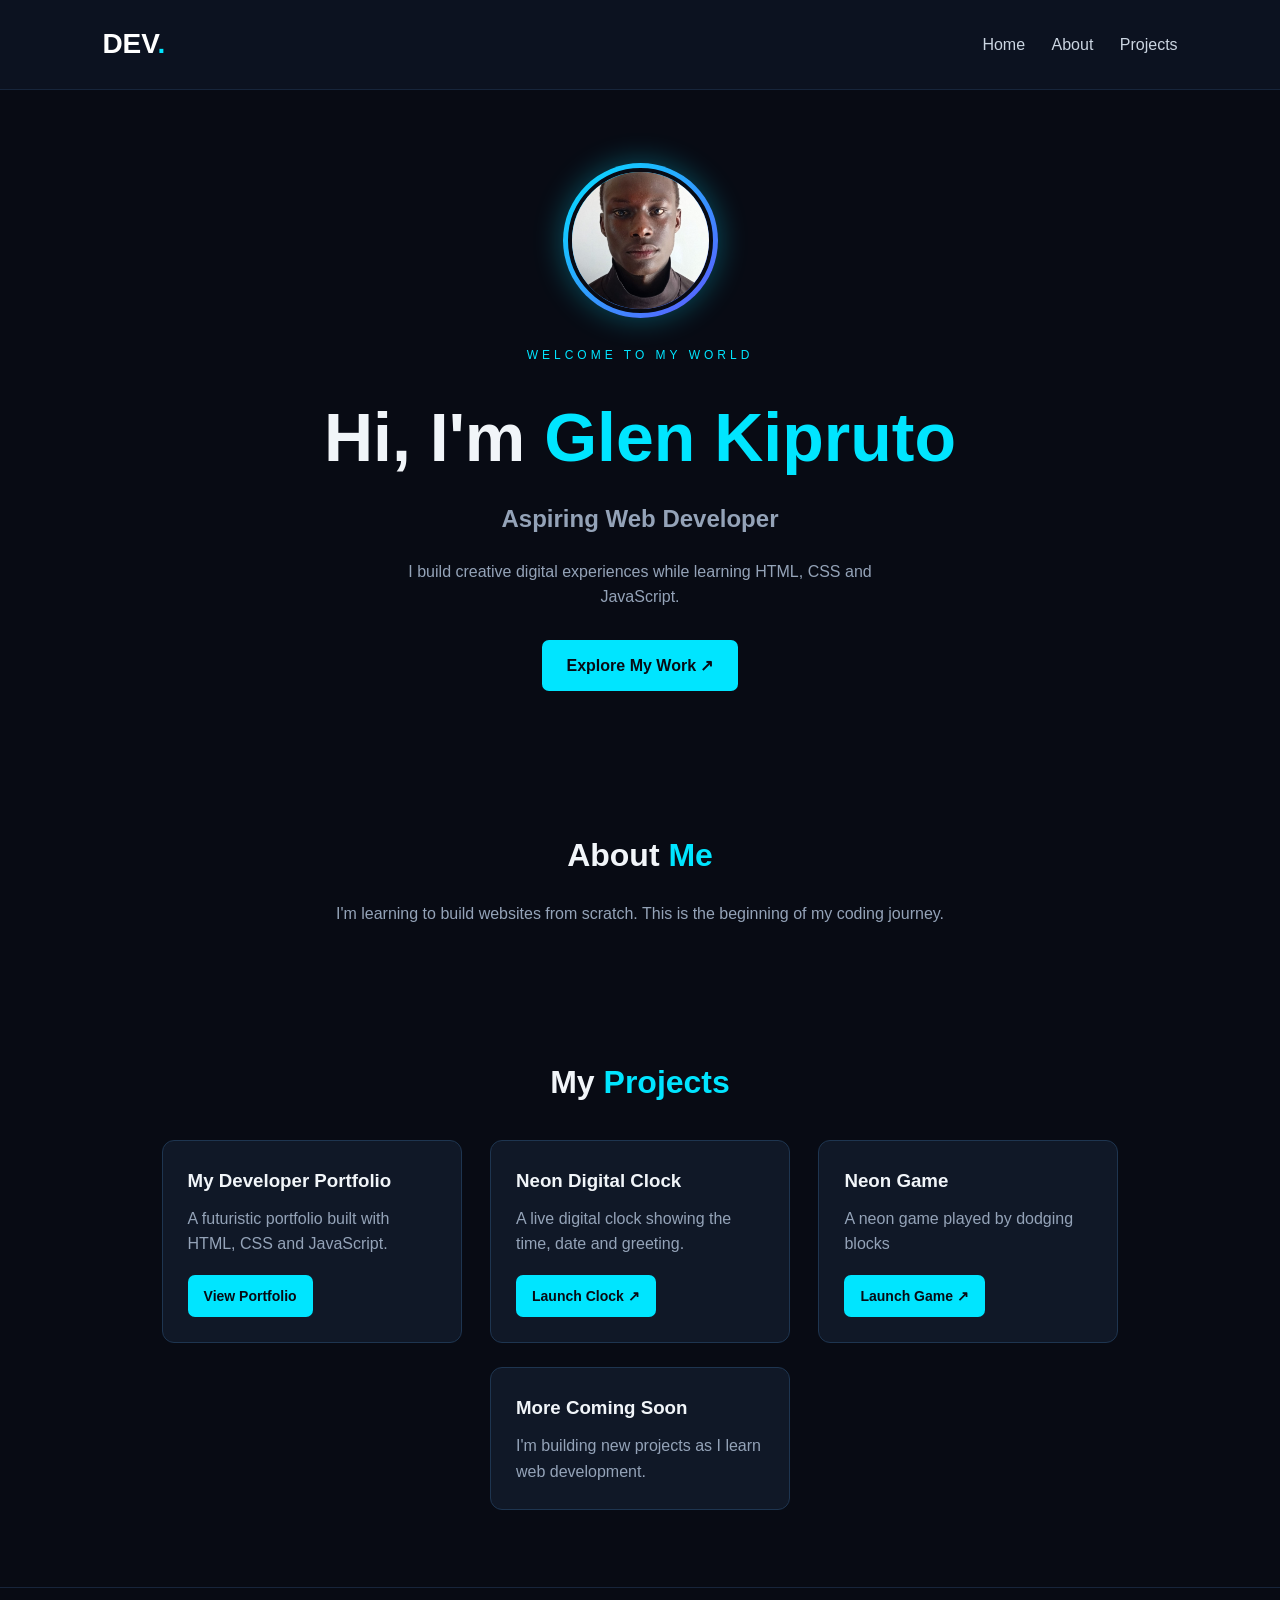
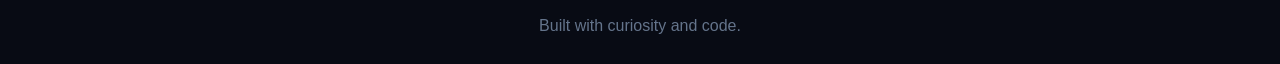
==== commit 5b31a0ba: "Add files via upload" ====
--- a/index.html
+++ b/index.html
@@ -71,6 +71,11 @@
             <p>A live digital clock showing the time, date and greeting.</p>
             <a class="btn project-btn" href="clock.html">Launch Clock ↗</a>
         </div>
+        <div class="project-card">
+            <h3>Neon Game</h3>
+            <p>A neon game played by dodging blocks</p>
+            <a class="btn project-btn" href="game.html">Launch Game ↗</a>
+        </div>
 
         <div class="project-card">
             <h3>More Coming Soon</h3>
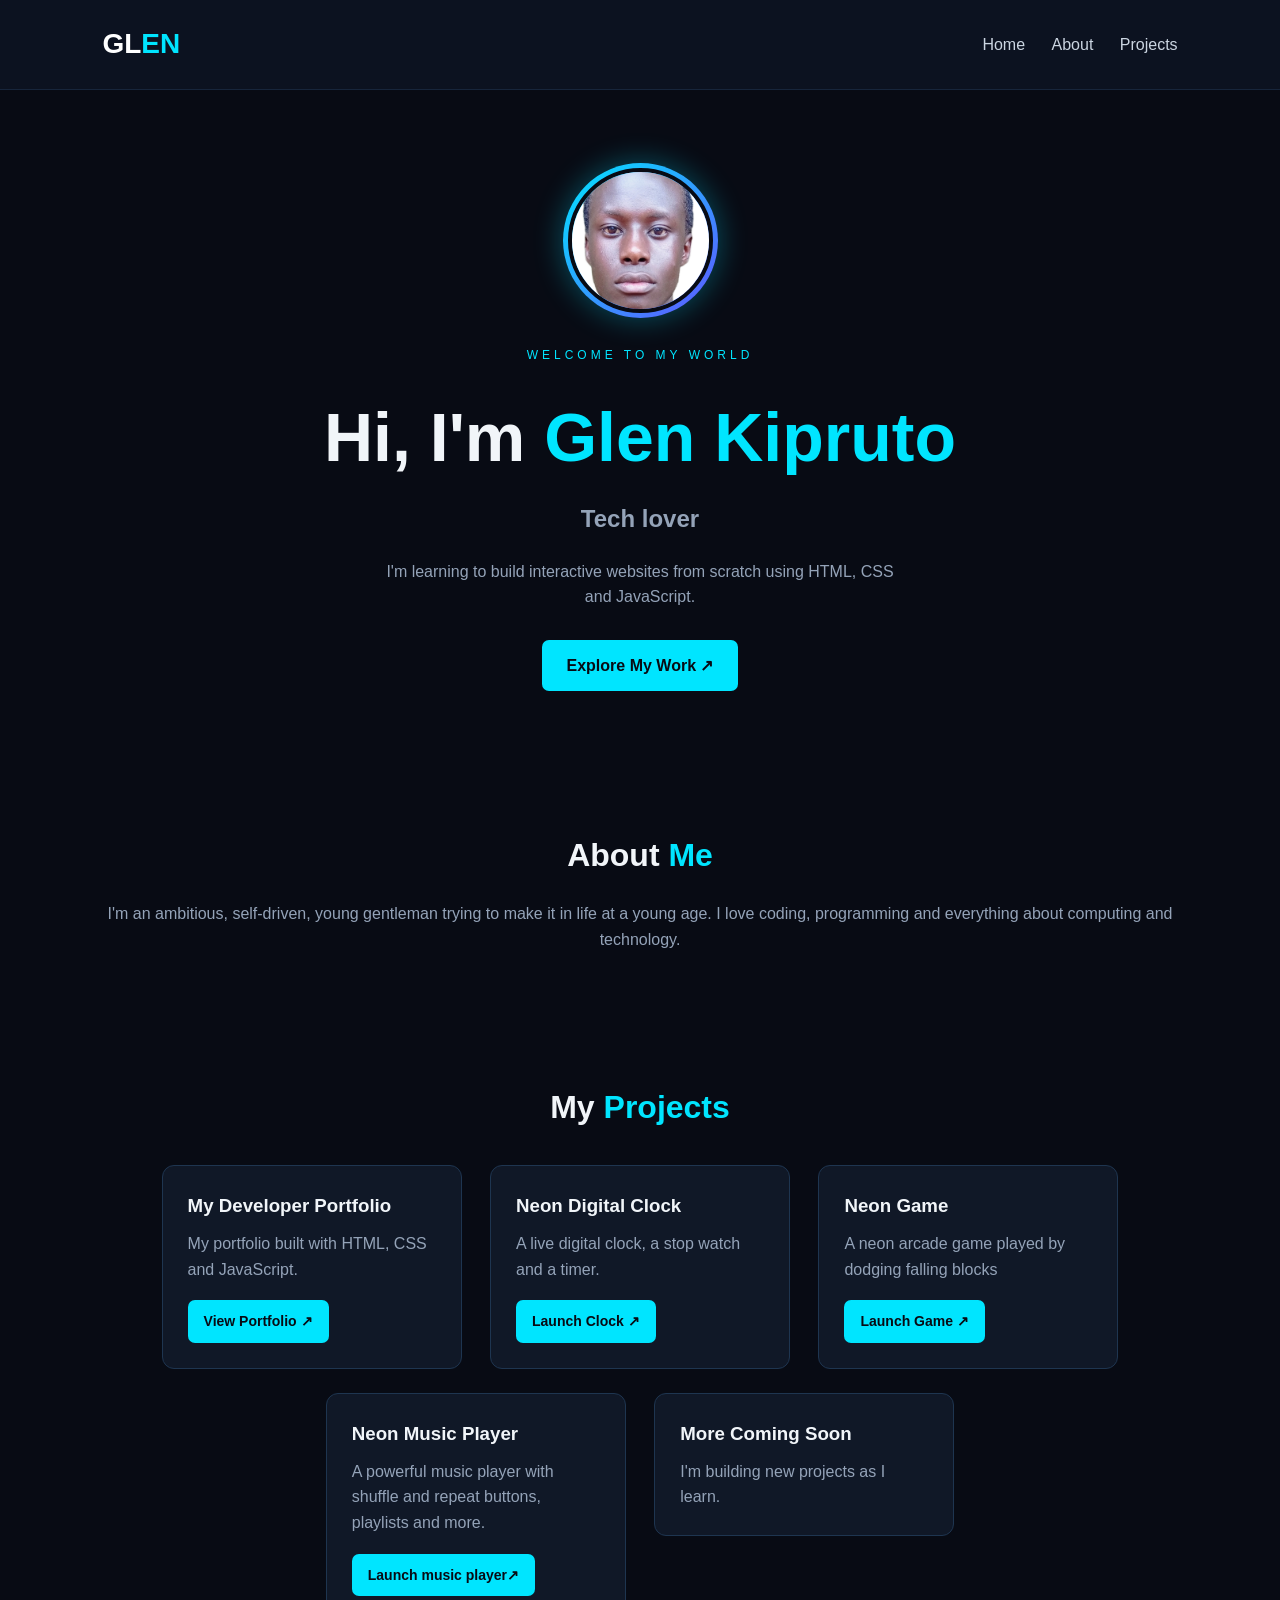
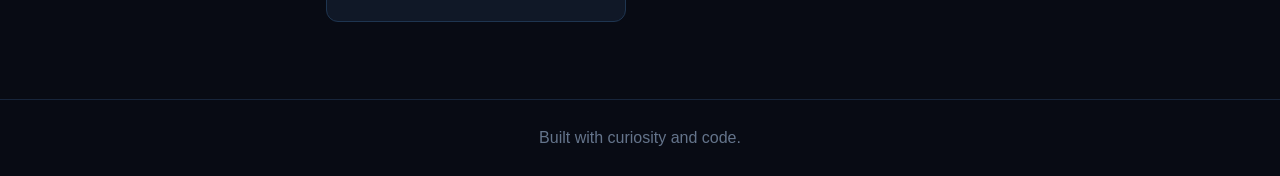
==== commit 409c3610: "Add files via upload" ====
--- a/index.html
+++ b/index.html
@@ -4,7 +4,7 @@
 <head>
     <meta charset="UTF-8">
     <meta name="viewport" content="width=device-width, initial-scale=1.0">
-    <title>My Developer Portfolio</title>
+    <title>Glen Kipruto</title>
     <link rel="stylesheet" href="style.css">
 </head>
 
@@ -12,7 +12,7 @@
 
 
     <nav class="navbar">
-        <h2 class="logo">DEV<span>.</span></h2>
+        <h2 class="logo">GL<span>EN</span></h2>
 
         <button class="menu-toggle" id="menu-toggle" aria-label="Open navigation menu" aria-expanded="false"
             aria-controls="nav-links">
@@ -37,11 +37,11 @@
 
         <h1>Hi, I'm <span>Glen Kipruto</span></h1>
 
-        <h2>Aspiring Web Developer</h2>
+        <h2>Tech lover</h2>
 
         <p class="intro">
-            I build creative digital experiences while learning
-            HTML, CSS and JavaScript.
+            I'm learning to build interactive websites from scratch using HTML, CSS and JavaScript.
+
         </p>
 
         <a href="#projects" class="btn">Explore My Work ↗</a>
@@ -51,8 +51,8 @@
     <section id="about" class="section">
         <h2>About <span>Me</span></h2>
         <p>
-            I'm learning to build websites from scratch.
-            This is the beginning of my coding journey.
+            I'm an ambitious, self-driven, young gentleman trying to make it in life at a young age.
+            I love coding, programming and everything about computing and technology.
         </p>
     </section>
 
@@ -62,24 +62,29 @@
 
         <div class="project-card">
             <h3>My Developer Portfolio</h3>
-            <p>A futuristic portfolio built with HTML, CSS and JavaScript.</p>
-            <a class="btn project-btn" href="#home">View Portfolio</a>
+            <p>My portfolio built with HTML, CSS and JavaScript.</p>
+            <a class="btn project-btn" href="#home">View Portfolio ↗</a>
         </div>
 
         <div class="project-card">
             <h3>Neon Digital Clock</h3>
-            <p>A live digital clock showing the time, date and greeting.</p>
+            <p>A live digital clock, a stop watch and a timer.</p>
             <a class="btn project-btn" href="clock.html">Launch Clock ↗</a>
         </div>
         <div class="project-card">
             <h3>Neon Game</h3>
-            <p>A neon game played by dodging blocks</p>
+            <p>A neon arcade game played by dodging falling blocks</p>
             <a class="btn project-btn" href="game.html">Launch Game ↗</a>
+        </div>
+        <div class="project-card">
+            <h3>Neon Music Player</h3>
+            <p>A powerful music player with shuffle and repeat buttons, playlists and more.</p>
+            <a class="btn project-btn" href="music.html">Launch music player↗</a>
         </div>
 
         <div class="project-card">
             <h3>More Coming Soon</h3>
-            <p>I'm building new projects as I learn web development.</p>
+            <p>I'm building new projects as I learn.</p>
         </div>
     </section>
 
